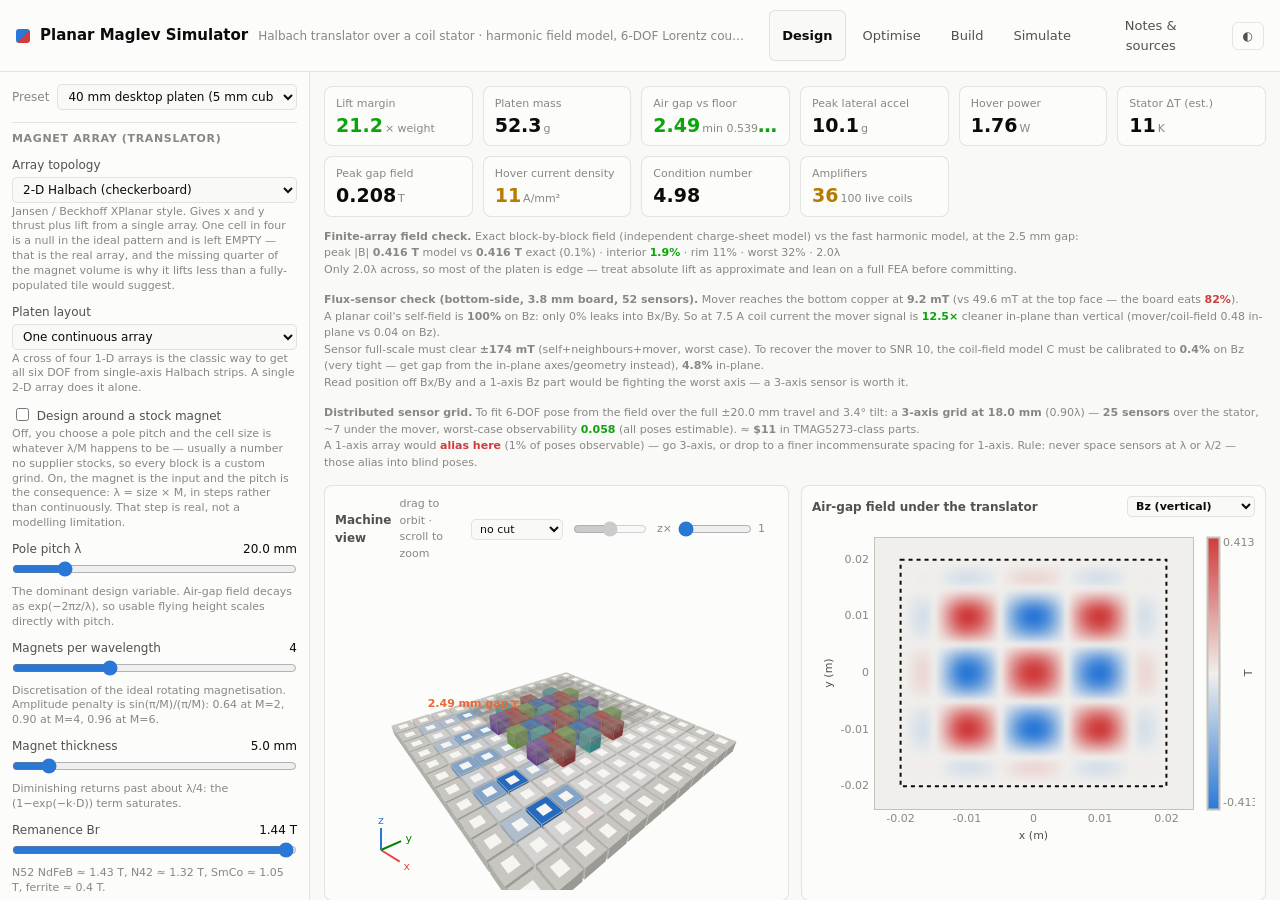
==== index.html @ 43de57e0 "Add distributed sensor-grid recommendation card to the Design tab sensorLayout() picks the coarsest " ====
<!doctype html>
<html lang="en">
<head>
<meta charset="utf-8">
<meta name="viewport" content="width=device-width, initial-scale=1, viewport-fit=cover">
<title>Planar Maglev Motor Simulator</title>
<link rel="stylesheet" href="css/style.css">
</head>
<body>
<header class="topbar">
  <div class="brand">
    <button id="paramsToggle" class="ghost drawer-btn" aria-expanded="false" aria-controls="sidebar"
            title="Show or hide the parameters">&#9776;<span> Parameters</span></button>
    <span class="mark"></span>
    <h1>Planar Maglev Simulator</h1>
    <span class="sub">Halbach translator over a coil stator &middot; harmonic field model, 6-DOF Lorentz coupling</span>
  </div>
  <nav class="tabs" id="tabs">
    <button data-tab="design" class="active">Design</button>
    <button data-tab="optimise">Optimise</button>
    <button data-tab="build">Build</button>
    <button data-tab="simulate">Simulate</button>
    <button data-tab="about">Notes &amp; sources</button>
  </nav>
  <button id="themeToggle" class="ghost" title="Toggle light / dark">◐</button>
</header>

<div class="scrim" id="scrim" hidden></div>

<div class="layout">
  <aside class="sidebar" id="sidebar">
    <div class="preset-row">
      <label>Preset</label>
      <select id="presetSelect"></select>
    </div>
    <div id="params"></div>
    <div class="sidebar-foot">
      <button id="btnReset" class="ghost wide">Reset to preset</button>
      <div class="selftest" id="selfTest"></div>
    </div>
  </aside>

  <main class="content">
    <!-- ============================ DESIGN ============================ -->
    <section class="tabpane active" id="pane-design">
      <div class="tiles" id="tiles"></div>

      <div class="selftest" id="fieldCheck" style="margin:0 0 14px;line-height:1.5"></div>

      <div class="selftest" id="sensorCheck" style="margin:0 0 14px;line-height:1.5"></div>

      <div class="selftest" id="sensorLayout" style="margin:0 0 14px;line-height:1.5"></div>

      <div class="grid2">
        <figure class="card tall">
          <figcaption>Machine view <span class="hint">drag to orbit &middot; scroll to zoom</span>
            <span class="viewctl">
              <select id="secAxis" class="inline" title="Section cut">
                <option value="none">no cut</option>
                <option value="x">cut along x</option>
                <option value="y">cut along y</option>
              </select>
              <input type="range" id="secFrac" min="0" max="1" step="0.02" value="0.5" title="Cut position">
              <label title="Exaggerate the vertical axis so thin layers and the air gap are visible">z&times;
                <input type="range" id="zScale" min="1" max="12" step="0.5" value="1">
                <output id="zScaleOut">1</output>
              </label>
            </span>
          </figcaption>
          <canvas id="designView"></canvas>
        </figure>
        <figure class="card tall">
          <figcaption>Air-gap field under the translator
            <select id="fieldComponent" class="inline">
              <option value="bz">B&#8203;z (vertical)</option>
              <option value="mag">|B| (magnitude)</option>
            </select>
          </figcaption>
          <canvas id="fieldMap"></canvas>
        </figure>
      </div>

      <div class="grid2">
        <figure class="card">
          <figcaption>Lift capability vs air gap <span class="hint">the exp(&minus;kz) wall</span></figcaption>
          <canvas id="gapChart"></canvas>
        </figure>
        <figure class="card">
          <figcaption>Hover power vs air gap</figcaption>
          <canvas id="gapPower"></canvas>
        </figure>
      </div>

      <div class="grid2">
        <figure class="card">
          <figcaption>Capability across the stator
            <select id="mapMetric" class="inline">
              <option value="lift">Lift margin (&times; weight)</option>
              <option value="sigmaMin">&sigma;&#8203;min (worst-direction N/A)</option>
              <option value="power">Hover power (W)</option>
              <option value="cond">Condition number</option>
            </select>
          </figcaption>
          <canvas id="capMap"></canvas>
        </figure>
        <figure class="card">
          <figcaption>Force ripple along x <span class="hint">at constant hover command</span></figcaption>
          <canvas id="rippleChart"></canvas>
        </figure>
      </div>

      <figure class="card">
        <figcaption>Pole-pitch sweep <span class="hint">rebuilds the whole machine at each pitch &middot; coil pitch tracks pole pitch unless locked</span>
          <button id="btnPitchSweep" class="ghost small">Run sweep</button>
          <button id="btnPitchApply" class="ghost small" disabled>Apply best</button>
        </figcaption>
        <canvas id="pitchChart"></canvas>
      </figure>

      <div class="grid2">
        <div class="card" id="stackCard"></div>
        <div class="card" id="gapCard"></div>
      </div>

      <div class="card" id="designTable"></div>
    </section>

    <!-- =========================== OPTIMISE =========================== -->
    <section class="tabpane" id="pane-optimise">
      <div class="card">
        <div class="optbar">
          <label class="inline-field">Maximise / minimise
            <select id="optObjective"></select>
          </label>
          <label class="inline-field">Budget
            <input type="range" id="optBudget" min="100" max="2000" step="50" value="500">
            <output id="optBudgetOut"></output>
          </label>
          <button id="btnOptRun" class="primary">Run search</button>
          <button id="btnOptStop" class="ghost" disabled>Stop</button>
          <span class="flex"></span>
          <span class="status" id="optStatus">idle</span>
        </div>
        <div class="optprogress"><div id="optBar"></div></div>
        <div class="optgrid">
          <div>
            <h4>Search these dimensions</h4>
            <div id="optDims"></div>
          </div>
          <div>
            <h4>Hard constraints</h4>
            <div id="optConstraints"></div>
          </div>
        </div>
      </div>

      <div id="optBest"></div>

      <div class="grid2">
        <figure class="card">
          <figcaption>Design space <span class="hint">click a point to load it</span>
            <select id="optScatterX" class="inline"></select>
            <select id="optScatterY" class="inline"></select>
          </figcaption>
          <canvas id="optScatter"></canvas>
        </figure>
        <figure class="card">
          <figcaption>Objective vs each dimension <span class="hint">feasible designs only</span>
            <select id="optSliceDim" class="inline"></select>
          </figcaption>
          <canvas id="optSlice"></canvas>
        </figure>
      </div>

      <div class="card" id="optTable"></div>
    </section>

    <!-- ============================= BUILD ============================ -->
    <section class="tabpane" id="pane-build">
      <figure class="card tall">
        <figcaption>Exploded assembly <span class="hint">drag to orbit &middot; scroll to zoom</span>
          <span class="viewctl">
            <label title="Separate the parts along the assembly axis. A viewing transform only — thicknesses and the air gap stay at true scale.">explode
              <input type="range" id="explodeAmt" min="0" max="2" step="0.05" value="1">
              <output id="explodeOut">1.0</output>
            </label>
            <label title="Exaggerate the vertical axis so thin layers are visible">z&times;
              <input type="range" id="zScaleExp" min="1" max="12" step="0.5" value="1">
              <output id="zScaleExpOut">1</output>
            </label>
          </span>
        </figcaption>
        <canvas id="explodedView"></canvas>
      </figure>

      <div class="card" id="bomCard"></div>

      <div class="card" id="pcbExportCard"></div>

      <div class="grid2">
        <div class="card" id="magnetOrderCard"></div>
        <div class="card" id="notModelledCard"></div>
      </div>
    </section>

    <!-- =========================== SIMULATE =========================== -->
    <section class="tabpane" id="pane-simulate">
      <div class="simbar">
        <button id="btnPlay" class="primary">Pause</button>
        <button id="btnResetSim" class="ghost">Reset</button>
        <button id="btnKick" class="ghost">Kick it</button>
        <label class="inline-field">Trajectory
          <select id="trajSelect"></select>
        </label>
        <label class="inline-field">Speed
          <input type="range" id="trajSpeed" min="0.1" max="12" step="0.1" value="2">
          <output id="trajSpeedOut"></output>
        </label>
        <label class="inline-field">Amplitude
          <input type="range" id="trajAmp" min="1" max="80" step="1" value="25">
          <output id="trajAmpOut"></output>
        </label>
        <label class="inline-field">Noise
          <input type="range" id="noiseSlider" min="0" max="0.2" step="0.005" value="0">
          <output id="noiseOut"></output>
        </label>
        <span class="flex"></span>
        <span class="status" id="simStatus"></span>
        <button id="btnUseMeasured" class="ghost" title="Feed the measured 3-sigma tracking error into the air-gap tolerance budget">Use measured error</button>
      </div>

      <div class="grid-sim">
        <figure class="card view">
          <figcaption>Live view
            <span class="viewctl">
              <select id="secAxisSim" class="inline">
                <option value="none">no cut</option>
                <option value="x">cut along x</option>
                <option value="y">cut along y</option>
              </select>
              <label>z&times;
                <input type="range" id="zScaleSim" min="1" max="12" step="0.5" value="1">
                <output id="zScaleSimOut">1</output>
              </label>
            </span>
          </figcaption>
          <canvas id="simView"></canvas>
        </figure>
        <div class="sim-side">
          <div class="tiles compact" id="simTiles"></div>
          <figure class="card short">
            <figcaption>Coil currents</figcaption>
            <canvas id="currentStrip"></canvas>
          </figure>
        </div>
      </div>

      <div class="grid2">
        <figure class="card">
          <figcaption>Position error</figcaption>
          <canvas id="scopePos"></canvas>
        </figure>
        <figure class="card">
          <figcaption>Attitude error</figcaption>
          <canvas id="scopeAtt"></canvas>
        </figure>
      </div>
      <div class="grid2">
        <figure class="card">
          <figcaption>Peak coil current</figcaption>
          <canvas id="scopeCur"></canvas>
        </figure>
        <figure class="card">
          <figcaption>Copper loss</figcaption>
          <canvas id="scopePow"></canvas>
        </figure>
      </div>
    </section>

    <!-- ============================ ABOUT ============================= -->
    <section class="tabpane" id="pane-about">
      <div class="card prose" id="aboutBody"></div>
    </section>
  </main>
</div>

<script type="module" src="src/app.js"></script>
</body>
</html>
---- css/style.css ----
:root {
  color-scheme: light;
  --surface-1: #fcfcfb;
  --plane: #f9f9f7;
  --ink: #0b0b0b;
  --ink-2: #52514e;
  --muted: #898781;
  --grid: #e1e0d9;
  --axis: #c3c2b7;
  --border: rgba(11, 11, 11, 0.10);
  --accent: #2a78d6;
  --good: #0ca30c;
  --warn: #fab219;
  --crit: #d03b3b;
  --radius: 8px;
  --sidebar-w: 310px;
}
:root[data-theme="dark"], :root:not([data-theme="light"]) {
  /* placeholder, real dark values applied below */
}
@media (prefers-color-scheme: dark) {
  :root:not([data-theme="light"]) {
    color-scheme: dark;
    --surface-1: #1a1a19;
    --plane: #0d0d0d;
    --ink: #ffffff;
    --ink-2: #c3c2b7;
    --muted: #898781;
    --grid: #2c2c2a;
    --axis: #383835;
    --border: rgba(255, 255, 255, 0.10);
    --accent: #3987e5;
  }
}
:root[data-theme="dark"] {
  color-scheme: dark;
  --surface-1: #1a1a19;
  --plane: #0d0d0d;
  --ink: #ffffff;
  --ink-2: #c3c2b7;
  --muted: #898781;
  --grid: #2c2c2a;
  --axis: #383835;
  --border: rgba(255, 255, 255, 0.10);
  --accent: #3987e5;
}

* { box-sizing: border-box; }
html, body { height: 100%; }
body {
  margin: 0;
  background: var(--plane);
  color: var(--ink);
  font: 14px/1.5 system-ui, -apple-system, "Segoe UI", sans-serif;
  display: flex;
  flex-direction: column;
  overflow: hidden;
}

/* ---------- top bar ---------- */
.topbar {
  display: flex; align-items: center; gap: 18px;
  padding: 10px 16px;
  background: var(--surface-1);
  border-bottom: 1px solid var(--border);
  flex: 0 0 auto;
}
.brand { display: flex; align-items: baseline; gap: 10px; min-width: 0; }
.brand .mark {
  width: 14px; height: 14px; border-radius: 3px;
  background: linear-gradient(135deg, #2a78d6 0%, #2a78d6 50%, #d03b3b 50%, #d03b3b 100%);
  align-self: center; flex: 0 0 auto;
}
.brand h1 { font-size: 15px; margin: 0; font-weight: 650; white-space: nowrap; }
.brand .sub { color: var(--muted); font-size: 12px; white-space: nowrap; overflow: hidden; text-overflow: ellipsis; }
.tabs { display: flex; gap: 4px; margin-left: auto; }
.tabs button {
  background: none; border: 1px solid transparent; color: var(--ink-2);
  padding: 5px 12px; border-radius: 6px; cursor: pointer; font: inherit; font-size: 13px;
}
.tabs button:hover { background: var(--plane); }
.tabs button.active { background: var(--plane); border-color: var(--border); color: var(--ink); font-weight: 600; }

button.ghost {
  background: none; border: 1px solid var(--border); color: var(--ink-2);
  padding: 4px 10px; border-radius: 6px; cursor: pointer; font: inherit; font-size: 12px;
}
button.ghost:hover { background: var(--plane); color: var(--ink); }
button.ghost.wide { width: 100%; }
button.ghost.small { padding: 2px 8px; font-size: 11px; margin-left: auto; }
button.primary {
  background: var(--accent); border: 1px solid var(--accent); color: #fff;
  padding: 5px 14px; border-radius: 6px; cursor: pointer; font: inherit; font-size: 13px; font-weight: 600;
}

/* ---------- layout ---------- */
.layout { display: flex; flex: 1 1 auto; min-height: 0; }
.sidebar {
  width: var(--sidebar-w); flex: 0 0 var(--sidebar-w);
  background: var(--surface-1); border-right: 1px solid var(--border);
  overflow-y: auto; padding: 12px;
}
.content { flex: 1 1 auto; overflow-y: auto; padding: 14px; min-width: 0; }
.tabpane { display: none; }
.tabpane.active { display: block; }

/* ---------- params ---------- */
.preset-row { display: flex; align-items: center; gap: 8px; margin-bottom: 12px; }
.preset-row label { font-size: 12px; color: var(--muted); }
.preset-row select { flex: 1; }
select, input[type="number"] {
  background: var(--plane); color: var(--ink);
  border: 1px solid var(--border); border-radius: 5px;
  padding: 4px 6px; font: inherit; font-size: 12px; min-width: 0;
}
select.inline { font-size: 11px; padding: 2px 4px; margin-left: auto; }

.group { border-top: 1px solid var(--border); padding-top: 8px; margin-top: 10px; }
.group > h3 {
  font-size: 11px; text-transform: uppercase; letter-spacing: 0.06em;
  color: var(--muted); margin: 0 0 8px; font-weight: 650;
}
.field { margin-bottom: 9px; }
.field .row { display: flex; align-items: center; gap: 6px; }
.field label { font-size: 12px; color: var(--ink-2); flex: 1; }
.field .val {
  font-variant-numeric: tabular-nums; font-size: 12px; color: var(--ink);
  min-width: 62px; text-align: right;
}
.field input[type="range"] { width: 100%; margin: 3px 0 0; accent-color: var(--accent); }
.field select { width: 100%; margin-top: 3px; }
.field .help { font-size: 11px; color: var(--muted); margin-top: 2px; line-height: 1.35; }
.field.disabled { opacity: 0.4; pointer-events: none; }
/* A DERIVED field still has to be readable -- the pole pitch your magnets
   produced is a number you want, it is just not one you may drag. */
.field.derived input[type="range"] { pointer-events: none; opacity: 0.45; }
.field.derived .val::after { content: ' (derived)'; color: var(--muted); font-size: 10px; }
.field .row label input[type="checkbox"] { accent-color: var(--accent); margin-right: 4px; vertical-align: -1px; }

.sidebar-foot { margin-top: 16px; border-top: 1px solid var(--border); padding-top: 10px; }
.selftest { font-size: 11px; color: var(--muted); margin-top: 8px; line-height: 1.4; }
.selftest .ok { color: var(--good); font-weight: 600; }
.selftest .bad { color: var(--crit); font-weight: 600; }

/* ---------- cards & charts ---------- */
.card {
  background: var(--surface-1); border: 1px solid var(--border);
  border-radius: var(--radius); margin: 0 0 12px; padding: 10px;
  min-width: 0;
}
figure.card { display: flex; flex-direction: column; }
figcaption {
  font-size: 12px; font-weight: 600; color: var(--ink-2);
  margin-bottom: 8px; display: flex; align-items: center; gap: 8px;
}
figcaption .hint { font-weight: 400; color: var(--muted); font-size: 11px; }
.card canvas { width: 100%; height: 230px; display: block; }
.card.tall canvas { height: 320px; }
.card.short canvas { height: 110px; }
.card.view canvas { height: 420px; cursor: grab; }
.card.view canvas:active { cursor: grabbing; }

.grid2 { display: grid; grid-template-columns: 1fr 1fr; gap: 12px; }
.grid-sim { display: grid; grid-template-columns: 1.55fr 1fr; gap: 12px; }
.sim-side { display: flex; flex-direction: column; min-width: 0; }
@media (max-width: 1100px) {
  .grid2, .grid-sim { grid-template-columns: 1fr; }
}

/* The 3-D views are dragged, not scrolled. Without this the browser claims the
   gesture for panning and the camera never moves on a touchscreen. */
.card.view canvas, #designView, #explodedView, #simView { touch-action: none; }

/* ---------- stat tiles ---------- */
.tiles { display: grid; grid-template-columns: repeat(auto-fit, minmax(132px, 1fr)); gap: 10px; margin-bottom: 12px; }
.tiles.compact { grid-template-columns: repeat(auto-fit, minmax(104px, 1fr)); gap: 8px; margin-bottom: 8px; }
.tile {
  background: var(--surface-1); border: 1px solid var(--border);
  border-radius: var(--radius); padding: 9px 11px;
}
.tile .k { font-size: 11px; color: var(--muted); white-space: nowrap; overflow: hidden; text-overflow: ellipsis; }
.tile .v {
  font-size: 19px; font-weight: 600; margin-top: 2px; line-height: 1.15;
  /* These tiles update every frame while the sim runs, so anything that lets a
     value change the tile's HEIGHT moves the whole page under the reader. The
     unit is a span inside .v, so "0.533/ 7.5 A" wrapped its trailing A onto a
     second line whenever the value gained a digit -- taller tile, taller row,
     taller column, and in portrait (where the tiles sit under the live view) the
     entire layout below it jumped. nowrap pins it to exactly one line at every
     breakpoint, which a fixed height could not do without hardcoding a number
     per font size. Tabular figures stop the horizontal twitch for the same
     reason: every digit is then the same width, so the number does not resize
     as it counts. */
  white-space: nowrap; overflow: hidden; text-overflow: ellipsis;
  font-variant-numeric: tabular-nums;
}
.tiles.compact .tile .v { font-size: 16px; }
.tile .u { font-size: 11px; color: var(--muted); font-weight: 400; margin-left: 2px; }
.tile.good .v { color: var(--good); }
.tile.warn .v { color: #b47c00; }
:root[data-theme="dark"] .tile.warn .v { color: var(--warn); }
.tile.crit .v { color: var(--crit); }

/* ---------- sim bar ---------- */
.simbar {
  display: flex; align-items: center; gap: 12px; flex-wrap: wrap;
  background: var(--surface-1); border: 1px solid var(--border);
  border-radius: var(--radius); padding: 8px 10px; margin-bottom: 12px;
}
.inline-field { display: flex; align-items: center; gap: 6px; font-size: 12px; color: var(--ink-2); }
.inline-field input[type="range"] { width: 96px; accent-color: var(--accent); }
.inline-field output { font-variant-numeric: tabular-nums; min-width: 44px; font-size: 12px; }
.flex { flex: 1; }
.status { font-size: 12px; color: var(--muted); font-variant-numeric: tabular-nums; }
.status.crit { color: var(--crit); font-weight: 600; }

/* ---------- tables & prose ---------- */
table { border-collapse: collapse; width: 100%; font-size: 12px; }
th, td { text-align: right; padding: 4px 8px; border-bottom: 1px solid var(--grid); font-variant-numeric: tabular-nums; }
th:first-child, td:first-child { text-align: left; font-variant-numeric: normal; }
th { color: var(--muted); font-weight: 600; font-size: 11px; text-transform: uppercase; letter-spacing: 0.04em; }
.table-wrap { overflow-x: auto; }

.prose { max-width: 74ch; line-height: 1.6; }
.prose h2 { font-size: 15px; margin: 20px 0 6px; }
.prose h2:first-child { margin-top: 0; }
.prose p, .prose li { color: var(--ink-2); font-size: 13px; }
.prose a { color: var(--accent); }
.prose code { background: var(--plane); padding: 1px 4px; border-radius: 3px; font-size: 12px; }
.prose ul { padding-left: 20px; }

/* ---------- optimiser ---------- */
.optbar { display: flex; align-items: center; gap: 14px; flex-wrap: wrap; margin-bottom: 10px; }
.optprogress { height: 4px; background: var(--grid); border-radius: 2px; overflow: hidden; margin-bottom: 12px; }
.optprogress > div { height: 100%; width: 0; background: var(--accent); transition: width .12s linear; }
.optgrid { display: grid; grid-template-columns: 1fr 1fr; gap: 20px; }
@media (max-width: 900px) { .optgrid { grid-template-columns: 1fr; } }
.optgrid h4 {
  font-size: 11px; text-transform: uppercase; letter-spacing: .06em;
  color: var(--muted); margin: 0 0 8px; font-weight: 650;
}
.dimrow, .conrow {
  display: flex; align-items: center; gap: 8px; font-size: 12px;
  padding: 3px 0; color: var(--ink-2);
}
.dimrow label { flex: 1; cursor: pointer; }
.dimrow input[type="checkbox"] { accent-color: var(--accent); }
.dimrow .rangeedit {
  display: flex; align-items: center; gap: 4px; flex: 0 0 auto;
  font-size: 11px; color: var(--muted);
}
.dimrow .rangeedit input[type="number"] {
  width: 62px; text-align: right; padding: 2px 4px; font-size: 11px;
  font-variant-numeric: tabular-nums;
}
.dimrow .rangeedit select { padding: 2px 4px; font-size: 11px; }
.dimrow .dash { color: var(--muted); }
.dimrow .unit { min-width: 26px; color: var(--muted); }
.dimrow .pinned {
  font-size: 10px; text-transform: uppercase; letter-spacing: .04em;
  color: var(--muted); border: 1px solid var(--border);
  border-radius: 3px; padding: 1px 4px;
}
.dimnote {
  font-size: 11px; color: var(--muted); line-height: 1.5;
  margin-top: 8px; padding-top: 8px; border-top: 1px solid var(--border);
}
.dimnote b { color: var(--ink-2); }
.dimrow.off { opacity: .45; }
.conrow label { flex: 1; }
.conrow input[type="number"] { width: 78px; text-align: right; }

.bestcard {
  background: var(--surface-1); border: 1px solid var(--border);
  border-left: 3px solid var(--good); border-radius: var(--radius);
  padding: 12px 14px; margin-bottom: 12px;
}
.bestcard h3 { margin: 0 0 8px; font-size: 13px; }
.bestcard .metrics { display: flex; flex-wrap: wrap; gap: 6px 20px; margin-bottom: 10px; }
.bestcard .metrics span { font-size: 12px; color: var(--ink-2); font-variant-numeric: tabular-nums; }
.bestcard .metrics b { color: var(--ink); font-weight: 600; }
.bestcard .params { font-size: 12px; color: var(--muted); margin-bottom: 10px; line-height: 1.7; }
.bestcard .params code {
  background: var(--plane); padding: 1px 5px; border-radius: 3px;
  color: var(--ink-2); margin-right: 4px;
}
.warnbox {
  background: color-mix(in srgb, var(--warn) 10%, transparent);
  border: 1px solid color-mix(in srgb, var(--warn) 40%, transparent);
  border-radius: 6px; padding: 8px 10px; font-size: 12px; margin-bottom: 10px;
  color: var(--ink-2); line-height: 1.5;
}
tr.applyrow { cursor: pointer; }
tr.applyrow:hover { background: var(--plane); }
tr.infeasible td { color: var(--muted); }

/* ---------- 3-D view controls ---------- */
.viewctl { display: flex; align-items: center; gap: 8px; margin-left: auto; font-weight: 400; }
.viewctl label { display: flex; align-items: center; gap: 4px; font-size: 11px; color: var(--muted); }
.viewctl input[type="range"] { width: 74px; accent-color: var(--accent); }
.viewctl output { font-variant-numeric: tabular-nums; font-size: 11px; min-width: 20px; }
.viewctl select { margin-left: 0; }

/* ---------- narrow screens ---------------------------------------------
   A phone cannot afford a permanent 310 px column of sliders next to a chart:
   at 390 px wide that left the content pane 80 px across and pushed every
   figure caption off the right edge. Below 820 px the sidebar becomes a drawer
   over the content, the app scrolls as one document instead of as three nested
   scroll regions, and controls grow to thumb size.

   The drawer button and the scrim exist in the DOM at every width; they are
   simply not shown on a wide screen, so there is no separate mobile markup to
   keep in sync. */
.drawer-btn, .scrim { display: none; }

/* NOTE: this condition is duplicated in app.js (the drawer's matchMedia), because
   a stylesheet cannot export it. Change both together. A short viewport counts as
   narrow: a phone held sideways has ~390 px of height, and the desktop shell
   spends most of that on chrome before the first chart appears. */
@media (max-width: 820px), (max-height: 500px) {
  /* One document, one scrollbar. The desktop shell is a fixed-height flexbox
     with its own inner scrollers, which on a phone fights the address bar and
     breaks momentum scrolling. */
  html, body { height: auto; }
  body { overflow: visible; -webkit-text-size-adjust: 100%; }
  .layout { display: block; }

  .topbar {
    position: sticky; top: 0; z-index: 30;
    flex-wrap: wrap; gap: 8px 10px; padding: 8px 12px;
    padding-top: max(8px, env(safe-area-inset-top));
  }
  .brand { flex: 1 1 auto; gap: 8px; align-items: center; }
  .brand h1 { font-size: 14px; }
  .brand .sub { display: none; }      /* the strapline is the first thing a phone can spare */

  .drawer-btn {
    display: inline-flex; align-items: center; gap: 6px;
    min-height: 34px; padding: 4px 10px; font-size: 13px; flex: 0 0 auto;
  }

  /* Tabs move to their own full-width row and scroll sideways rather than
     wrapping into a three-line stack that shoves the content down the page. */
  .tabs {
    order: 3; flex: 1 0 100%; margin-left: 0;
    overflow-x: auto; scrollbar-width: none;
    -webkit-overflow-scrolling: touch; scroll-snap-type: x proximity;
  }
  .tabs::-webkit-scrollbar { display: none; }
  .tabs button { white-space: nowrap; scroll-snap-align: start; min-height: 34px; }

  /* The sidebar becomes an off-canvas drawer. It keeps its own scroll because
     it is taller than the viewport on every preset. */
  .sidebar {
    position: fixed; top: 0; left: 0; bottom: 0; z-index: 50;
    width: min(86vw, 340px); flex-basis: auto;
    border-right: 1px solid var(--border);
    box-shadow: 0 0 40px rgba(0, 0, 0, .35);
    transform: translateX(-100%);
    transition: transform .22s ease;
    overscroll-behavior: contain;
    padding-top: max(12px, env(safe-area-inset-top));
    padding-bottom: max(12px, env(safe-area-inset-bottom));
  }
  .sidebar.open { transform: none; }
  .scrim {
    display: block; position: fixed; inset: 0; z-index: 40;
    background: rgba(0, 0, 0, .45);
  }
  .scrim[hidden] { display: none; }

  .content { padding: 10px; overflow: visible; }

  /* Figure captions carry their own control clusters; on a phone those get a
     line of their own instead of running off the right edge. */
  figcaption { flex-wrap: wrap; }
  .viewctl { margin-left: 0; flex: 1 0 100%; flex-wrap: wrap; gap: 6px 10px; }
  .viewctl input[type="range"] { width: 100%; flex: 1 1 90px; }

  /* Charts get shorter so more than one fits on a screen; the 3-D views stay
     tall enough to actually read the machine. */
  .card { padding: 9px; }
  .card canvas { height: 190px; }
  .card.tall canvas { height: 260px; }
  .card.short canvas { height: 96px; }
  .card.view canvas { height: 300px; }

  .tiles { grid-template-columns: repeat(auto-fit, minmax(108px, 1fr)); gap: 8px; }
  .tiles.compact { grid-template-columns: repeat(auto-fit, minmax(96px, 1fr)); }
  .tile .v { font-size: 17px; }

  /* Thumb-sized targets, and 16 px text in form controls so iOS Safari stops
     zooming the whole page in when one takes focus. */
  select, input[type="number"] { font-size: 16px; padding: 7px 8px; min-height: 36px; }
  .field select, .preset-row select { min-height: 38px; }
  .field input[type="range"], .inline-field input[type="range"] { height: 26px; }
  button.ghost, button.primary, .tabs button { min-height: 34px; }
  button.ghost.small { min-height: 28px; }
  .simbar, .optbar { gap: 8px 12px; }
  .inline-field { flex: 1 1 150px; }
  .inline-field input[type="range"] { width: auto; flex: 1 1 70px; }

  /* Number entry in the optimiser is the densest row in the app. */
  .dimrow, .conrow { flex-wrap: wrap; }
  .dimrow label, .conrow label { flex: 1 0 100%; }
  .dimrow .rangeedit input[type="number"] { width: 76px; font-size: 16px; }
  .conrow input[type="number"] { width: 96px; }

  .prose { max-width: none; }
}

/* Between phone and desktop the sidebar is real but need not be this wide. */
@media (min-width: 821px) and (max-width: 1100px) and (min-height: 501px) {
  :root { --sidebar-w: 260px; }
}

@media (prefers-reduced-motion: reduce) {
  .sidebar { transition: none; }
}
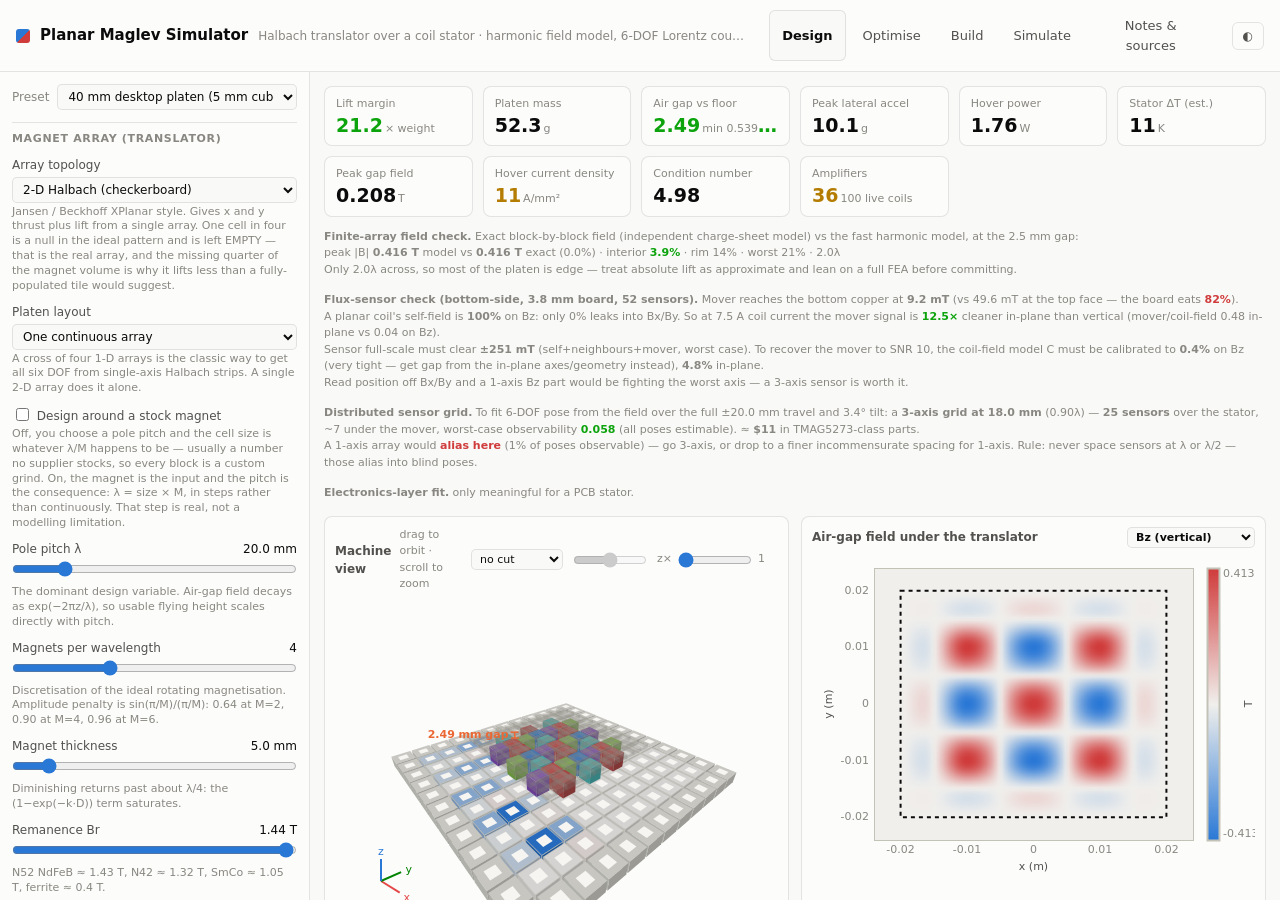
==== commit 2b1e41a5: "Answer whether the electronics layer can host the electronics backsideFit (kicad.js): the single-boa" ====
--- a/index.html
+++ b/index.html
@@ -50,6 +50,8 @@
       <div class="selftest" id="sensorCheck" style="margin:0 0 14px;line-height:1.5"></div>
 
       <div class="selftest" id="sensorLayout" style="margin:0 0 14px;line-height:1.5"></div>
+
+      <div class="selftest" id="fitCheck" style="margin:0 0 14px;line-height:1.5"></div>
 
       <div class="grid2">
         <figure class="card tall">
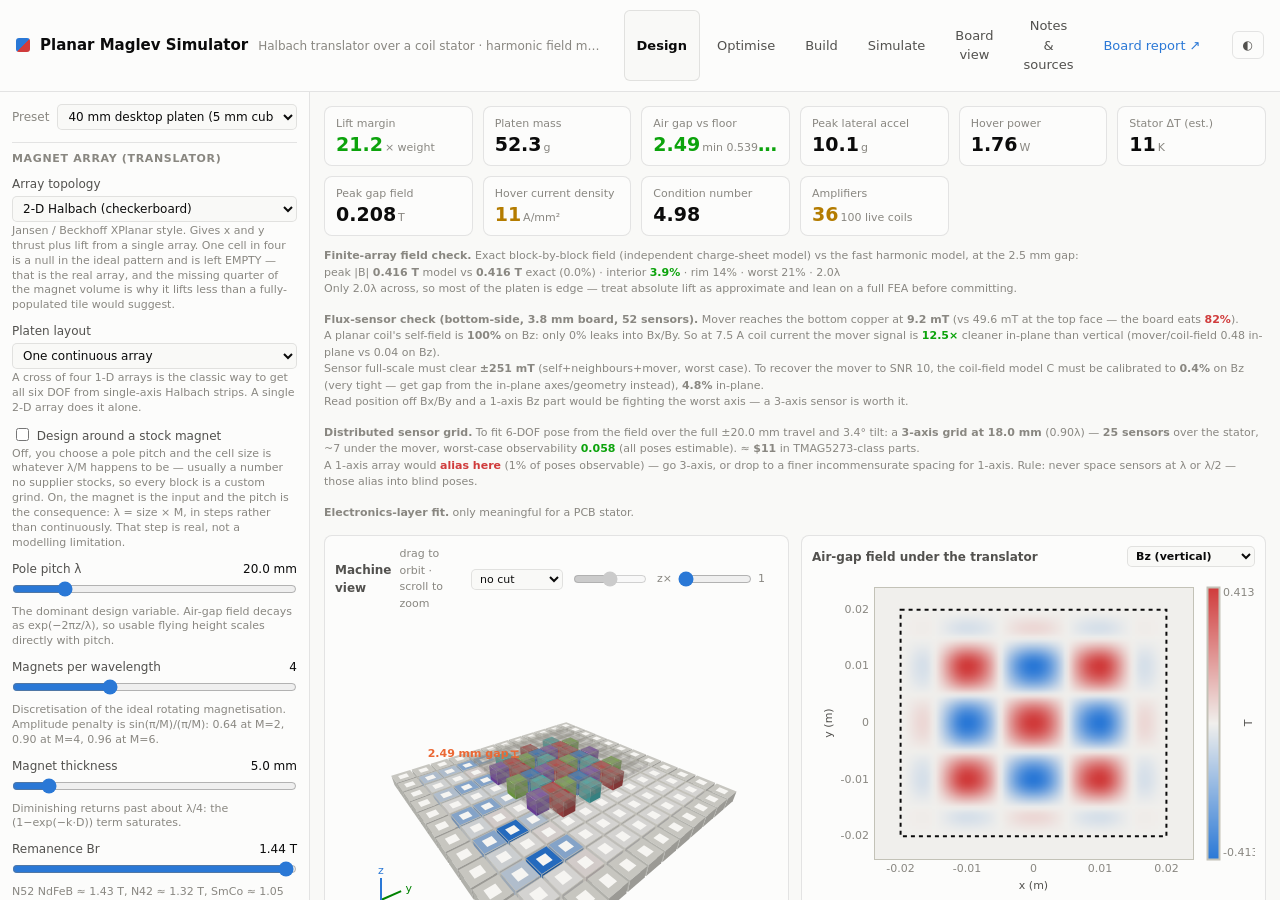
==== commit ab1ac563: "Board view tab: the amzhex 1/4" board as boardvis documents it, and the site goes to GitHub Pages ro" ====
--- a/index.html
+++ b/index.html
@@ -20,7 +20,12 @@
     <button data-tab="optimise">Optimise</button>
     <button data-tab="build">Build</button>
     <button data-tab="simulate">Simulate</button>
+    <button data-tab="board" title="The amzhex 1/4&quot; board as boardvis documents it for assembly: parts, pin-1 callouts, and the interview still owed">Board view</button>
     <button data-tab="about">Notes &amp; sources</button>
+    <!-- Not a tab: the routed-board documentation is a separate served page, and
+         #tabs' handler keys on button[data-tab], so an anchor here is inert to it. -->
+    <a class="tablink" href="route/report/"
+       title="amzhex: renders of the routed 12x14 coil board, the stamp's connectivity verdict, and the fab rules it is checked against">Board report &#8599;</a>
   </nav>
   <button id="themeToggle" class="ghost" title="Toggle light / dark">◐</button>
 </header>
@@ -199,6 +204,8 @@
 
       <div class="card" id="pcbExportCard"></div>
 
+      <div class="card" id="platenCadCard"></div>
+
       <div class="grid2">
         <div class="card" id="magnetOrderCard"></div>
         <div class="card" id="notModelledCard"></div>
@@ -280,6 +287,29 @@
     </section>
 
     <!-- ============================ ABOUT ============================= -->
+    <!-- ============================ BOARD VIEW ========================== -->
+    <!-- Static pages rendered by route/boardvis.sh (boardvis on the IPC-2581
+         export of the routed board), so the tab works from GitHub Pages where
+         nothing runs. The live, interactive boardvis is offered only when this
+         page is itself served from the machine that runs it. -->
+    <section class="tabpane" id="pane-board">
+      <figure class="card">
+        <figcaption>Assembly view <span class="hint" id="bvHint"></span>
+          <span class="viewctl">
+            <label>side
+              <select id="bvSide"><option value="bottom">bottom (parts)</option><option value="top">top (coils)</option></select>
+            </label>
+            <label>callouts
+              <select id="bvCallouts"><option value="grouped">pin 1, grouped</option><option value="none">none</option></select>
+            </label>
+            <a id="bvOpen" href="route/boardvis/bottom_grouped.svg" target="_blank" rel="noopener" title="The page on its own, at full size">open SVG &#8599;</a>
+          </span>
+        </figcaption>
+        <div class="bv-page"><img id="bvPage" alt="boardvis render of the board"></div>
+      </figure>
+      <div class="card" id="bvChecks"></div>
+    </section>
+
     <section class="tabpane" id="pane-about">
       <div class="card prose" id="aboutBody"></div>
     </section>
--- a/css/style.css
+++ b/css/style.css
@@ -80,6 +80,14 @@
 }
 .tabs button:hover { background: var(--plane); }
 .tabs button.active { background: var(--plane); border-color: var(--border); color: var(--ink); font-weight: 600; }
+/* Leaves the app rather than switching panes, so it is coloured like a link and
+   not like the tab it sits beside. */
+.tabs .tablink {
+  display: inline-flex; align-items: center; border: 1px solid transparent;
+  padding: 5px 12px; border-radius: 6px; font-size: 13px; color: var(--accent);
+  text-decoration: none; white-space: nowrap;
+}
+.tabs .tablink:hover { background: var(--plane); border-color: var(--border); }
 
 button.ghost {
   background: none; border: 1px solid var(--border); color: var(--ink-2);
@@ -300,6 +308,20 @@
 .viewctl input[type="range"] { width: 74px; accent-color: var(--accent); }
 .viewctl output { font-variant-numeric: tabular-nums; font-size: 11px; min-width: 20px; }
 .viewctl select { margin-left: 0; }
+.viewctl a { font-size: 11px; color: var(--accent); text-decoration: none; }
+
+/* Board view: the boardvis page is dark-on-dark copper art, so it gets its own
+   plate in both themes rather than the card's paper. */
+.bv-page { background: #121a16; border-radius: 6px; padding: 6px; }
+.bv-page img { display: block; width: 100%; height: auto; }
+.bv-table { width: 100%; border-collapse: collapse; font-size: 12px; }
+.bv-table th, .bv-table td { text-align: left; padding: 4px 6px; border-bottom: 1px solid var(--border); vertical-align: top; }
+.bv-table th { color: var(--muted); font-weight: 600; }
+.bv-table td.n { text-align: right; font-variant-numeric: tabular-nums; }
+.bv-lvl { display: inline-block; min-width: 3.2em; font-size: 10px; font-weight: 700; text-transform: uppercase; }
+.bv-lvl.error { color: var(--crit); }
+.bv-lvl.warn { color: var(--warn); }
+.bv-lvl.info { color: var(--muted); }
 
 /* ---------- narrow screens ---------------------------------------------
    A phone cannot afford a permanent 310 px column of sliders next to a chart:
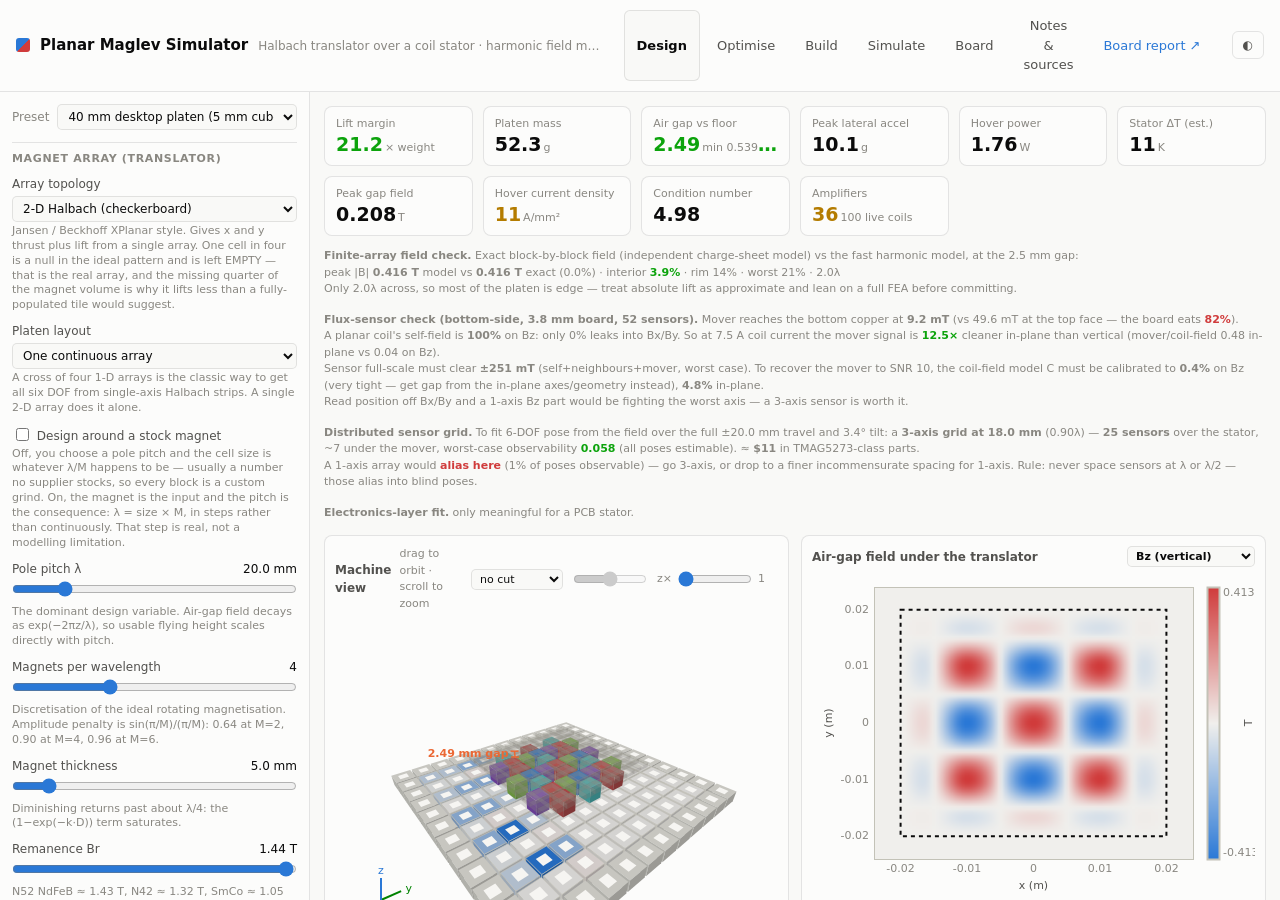
==== commit 4d6e7301: "Board tab frames pcbview: copper layer by layer, 3D and the part pane of amzhex-full route/pcbview.t" ====
--- a/index.html
+++ b/index.html
@@ -20,12 +20,12 @@
     <button data-tab="optimise">Optimise</button>
     <button data-tab="build">Build</button>
     <button data-tab="simulate">Simulate</button>
-    <button data-tab="board" title="The amzhex 1/4&quot; board as boardvis documents it for assembly: parts, pin-1 callouts, and the interview still owed">Board view</button>
+    <button data-tab="board" title="The amzhex 1/4&quot; board: copper layer by layer, 3D and the part pane (pcbview), and the assembly drawings (boardvis)">Board</button>
     <button data-tab="about">Notes &amp; sources</button>
     <!-- Not a tab: the routed-board documentation is a separate served page, and
          #tabs' handler keys on button[data-tab], so an anchor here is inert to it. -->
     <a class="tablink" href="route/report/"
-       title="amzhex: renders of the routed 12x14 coil board, the stamp's connectivity verdict, and the fab rules it is checked against">Board report &#8599;</a>
+       title="amzhex: the whole 12x14 coil board routed end to end, every gate measured on the board file">Board report &#8599;</a>
   </nav>
   <button id="themeToggle" class="ghost" title="Toggle light / dark">◐</button>
 </header>
@@ -287,12 +287,22 @@
     </section>
 
     <!-- ============================ ABOUT ============================= -->
-    <!-- ============================ BOARD VIEW ========================== -->
-    <!-- Static pages rendered by route/boardvis.sh (boardvis on the IPC-2581
-         export of the routed board), so the tab works from GitHub Pages where
-         nothing runs. The live, interactive boardvis is offered only when this
-         page is itself served from the machine that runs it. -->
+    <!-- ============================== BOARD ============================= -->
+    <!-- pcbview (~/Software/pcbview) builds route/pcbview/ from the routed board:
+         copper layer by layer, the 3D model and the part pane, as a static site
+         that is framed here untouched, so GitHub Pages serves it with nothing
+         running. The iframe's src is set on first visit (renderBoardView) so the
+         66 MB of layer plots are not fetched by people who never open the tab.
+         Below it, boardvis's assembly view (route/boardvis/, by route/boardvis.sh). -->
     <section class="tabpane" id="pane-board">
+      <figure class="card pv-card">
+        <figcaption>Board <span class="hint">amzhex-full.kicad_pcb &middot; copper, 3D and parts, by pcbview</span>
+          <span class="viewctl">
+            <a href="route/pcbview/#copper" target="_blank" rel="noopener" title="The viewer on its own page">open full page &#8599;</a>
+          </span>
+        </figcaption>
+        <iframe id="pvFrame" class="pv-frame" title="pcbview: the routed amzhex board" loading="lazy"></iframe>
+      </figure>
       <figure class="card">
         <figcaption>Assembly view <span class="hint" id="bvHint"></span>
           <span class="viewctl">
--- a/css/style.css
+++ b/css/style.css
@@ -310,6 +310,8 @@
 .viewctl select { margin-left: 0; }
 .viewctl a { font-size: 11px; color: var(--accent); text-decoration: none; }
 
+.pv-frame { display: block; width: 100%; height: calc(100vh - 150px); min-height: 480px; border: 0; border-radius: 6px; background: var(--plane); }
+
 /* Board view: the boardvis page is dark-on-dark copper art, so it gets its own
    plate in both themes rather than the card's paper. */
 .bv-page { background: #121a16; border-radius: 6px; padding: 6px; }
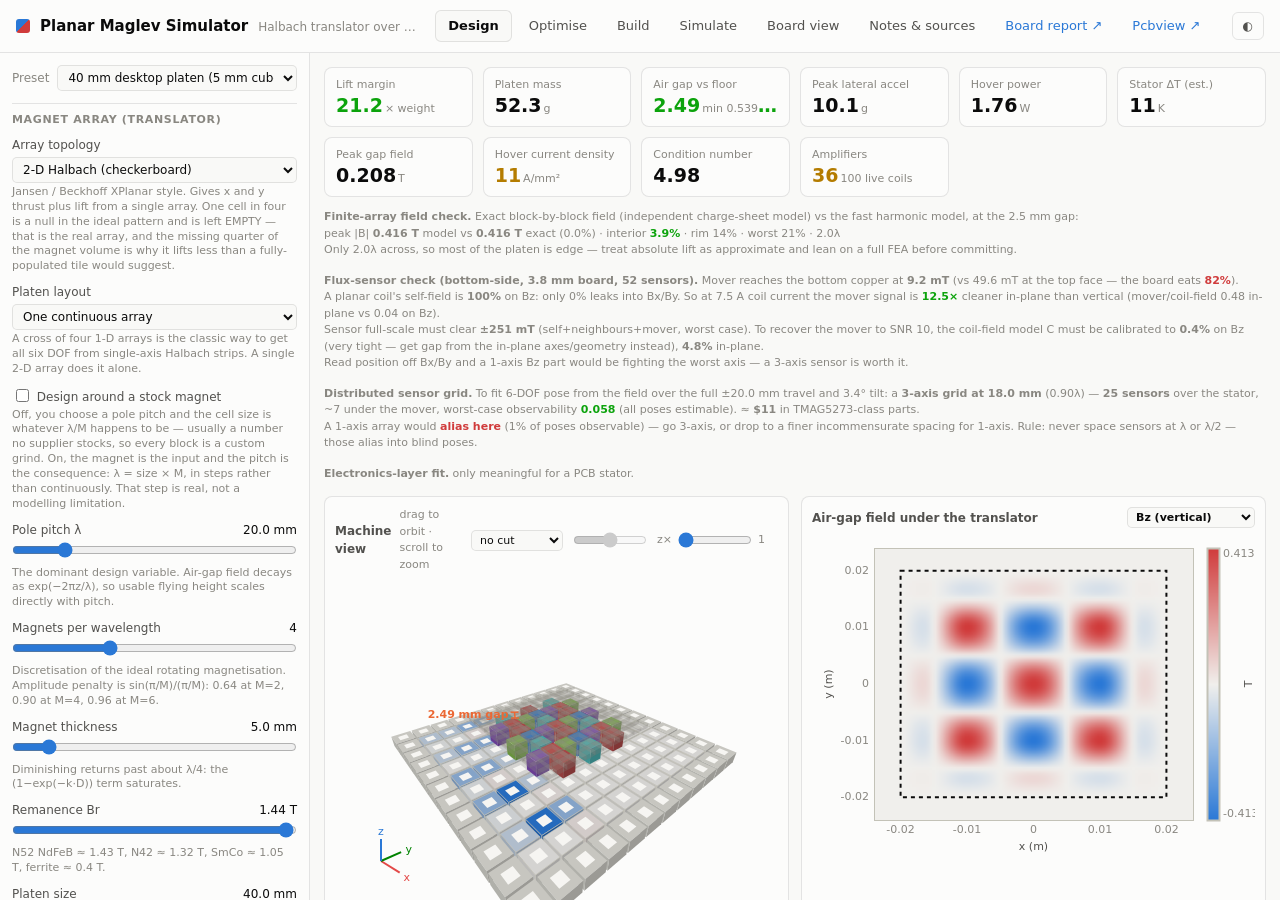
==== commit 20fc91c7: "Board view tab back as it was; pcbview is a link-out beside Board report Co-Authored-By: Claude Fabl" ====
--- a/index.html
+++ b/index.html
@@ -20,12 +20,14 @@
     <button data-tab="optimise">Optimise</button>
     <button data-tab="build">Build</button>
     <button data-tab="simulate">Simulate</button>
-    <button data-tab="board" title="The amzhex 1/4&quot; board: copper layer by layer, 3D and the part pane (pcbview), and the assembly drawings (boardvis)">Board</button>
+    <button data-tab="board" title="The amzhex 1/4&quot; board as boardvis documents it for assembly: parts, pin-1 callouts, and the interview still owed">Board view</button>
     <button data-tab="about">Notes &amp; sources</button>
     <!-- Not a tab: the routed-board documentation is a separate served page, and
          #tabs' handler keys on button[data-tab], so an anchor here is inert to it. -->
     <a class="tablink" href="route/report/"
        title="amzhex: the whole 12x14 coil board routed end to end, every gate measured on the board file">Board report &#8599;</a>
+    <a class="tablink" href="route/pcbview/#copper"
+       title="pcbview: the routed board's copper layer by layer, the 3D model and the part pane (route/pcbview/, built from route/pcbview.toml)">Pcbview &#8599;</a>
   </nav>
   <button id="themeToggle" class="ghost" title="Toggle light / dark">◐</button>
 </header>
@@ -287,22 +289,12 @@
     </section>
 
     <!-- ============================ ABOUT ============================= -->
-    <!-- ============================== BOARD ============================= -->
-    <!-- pcbview (~/Software/pcbview) builds route/pcbview/ from the routed board:
-         copper layer by layer, the 3D model and the part pane, as a static site
-         that is framed here untouched, so GitHub Pages serves it with nothing
-         running. The iframe's src is set on first visit (renderBoardView) so the
-         66 MB of layer plots are not fetched by people who never open the tab.
-         Below it, boardvis's assembly view (route/boardvis/, by route/boardvis.sh). -->
+    <!-- ============================ BOARD VIEW ========================== -->
+    <!-- Static pages rendered by route/boardvis.sh (boardvis on the IPC-2581
+         export of the routed board), so the tab works from GitHub Pages where
+         nothing runs. The live, interactive boardvis is offered only when this
+         page is itself served from the machine that runs it. -->
     <section class="tabpane" id="pane-board">
-      <figure class="card pv-card">
-        <figcaption>Board <span class="hint">amzhex-full.kicad_pcb &middot; copper, 3D and parts, by pcbview</span>
-          <span class="viewctl">
-            <a href="route/pcbview/#copper" target="_blank" rel="noopener" title="The viewer on its own page">open full page &#8599;</a>
-          </span>
-        </figcaption>
-        <iframe id="pvFrame" class="pv-frame" title="pcbview: the routed amzhex board" loading="lazy"></iframe>
-      </figure>
       <figure class="card">
         <figcaption>Assembly view <span class="hint" id="bvHint"></span>
           <span class="viewctl">
--- a/css/style.css
+++ b/css/style.css
@@ -76,7 +76,7 @@
 .tabs { display: flex; gap: 4px; margin-left: auto; }
 .tabs button {
   background: none; border: 1px solid transparent; color: var(--ink-2);
-  padding: 5px 12px; border-radius: 6px; cursor: pointer; font: inherit; font-size: 13px;
+  padding: 5px 12px; border-radius: 6px; cursor: pointer; font: inherit; font-size: 13px; white-space: nowrap;
 }
 .tabs button:hover { background: var(--plane); }
 .tabs button.active { background: var(--plane); border-color: var(--border); color: var(--ink); font-weight: 600; }
@@ -310,8 +310,6 @@
 .viewctl select { margin-left: 0; }
 .viewctl a { font-size: 11px; color: var(--accent); text-decoration: none; }
 
-.pv-frame { display: block; width: 100%; height: calc(100vh - 150px); min-height: 480px; border: 0; border-radius: 6px; background: var(--plane); }
-
 /* Board view: the boardvis page is dark-on-dark copper art, so it gets its own
    plate in both themes rather than the card's paper. */
 .bv-page { background: #121a16; border-radius: 6px; padding: 6px; }
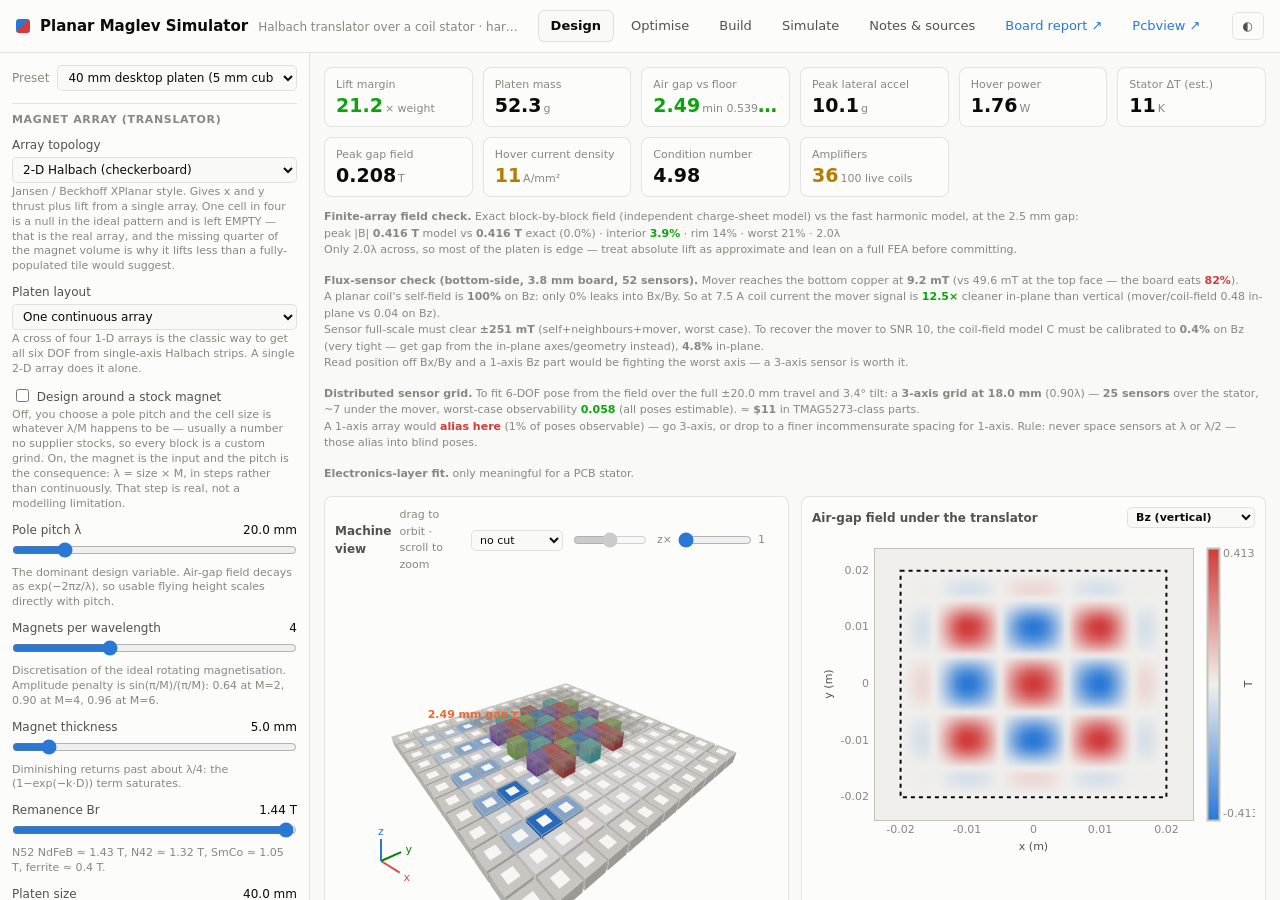
==== commit 3862203d: "Drop the boardvis Board view tab; the simulator's tabs are back to five, with Board report and Pcbvi" ====
--- a/index.html
+++ b/index.html
@@ -20,7 +20,6 @@
     <button data-tab="optimise">Optimise</button>
     <button data-tab="build">Build</button>
     <button data-tab="simulate">Simulate</button>
-    <button data-tab="board" title="The amzhex 1/4&quot; board as boardvis documents it for assembly: parts, pin-1 callouts, and the interview still owed">Board view</button>
     <button data-tab="about">Notes &amp; sources</button>
     <!-- Not a tab: the routed-board documentation is a separate served page, and
          #tabs' handler keys on button[data-tab], so an anchor here is inert to it. -->
@@ -289,29 +288,6 @@
     </section>
 
     <!-- ============================ ABOUT ============================= -->
-    <!-- ============================ BOARD VIEW ========================== -->
-    <!-- Static pages rendered by route/boardvis.sh (boardvis on the IPC-2581
-         export of the routed board), so the tab works from GitHub Pages where
-         nothing runs. The live, interactive boardvis is offered only when this
-         page is itself served from the machine that runs it. -->
-    <section class="tabpane" id="pane-board">
-      <figure class="card">
-        <figcaption>Assembly view <span class="hint" id="bvHint"></span>
-          <span class="viewctl">
-            <label>side
-              <select id="bvSide"><option value="bottom">bottom (parts)</option><option value="top">top (coils)</option></select>
-            </label>
-            <label>callouts
-              <select id="bvCallouts"><option value="grouped">pin 1, grouped</option><option value="none">none</option></select>
-            </label>
-            <a id="bvOpen" href="route/boardvis/bottom_grouped.svg" target="_blank" rel="noopener" title="The page on its own, at full size">open SVG &#8599;</a>
-          </span>
-        </figcaption>
-        <div class="bv-page"><img id="bvPage" alt="boardvis render of the board"></div>
-      </figure>
-      <div class="card" id="bvChecks"></div>
-    </section>
-
     <section class="tabpane" id="pane-about">
       <div class="card prose" id="aboutBody"></div>
     </section>
--- a/css/style.css
+++ b/css/style.css
@@ -308,20 +308,7 @@
 .viewctl input[type="range"] { width: 74px; accent-color: var(--accent); }
 .viewctl output { font-variant-numeric: tabular-nums; font-size: 11px; min-width: 20px; }
 .viewctl select { margin-left: 0; }
-.viewctl a { font-size: 11px; color: var(--accent); text-decoration: none; }
-
-/* Board view: the boardvis page is dark-on-dark copper art, so it gets its own
-   plate in both themes rather than the card's paper. */
-.bv-page { background: #121a16; border-radius: 6px; padding: 6px; }
-.bv-page img { display: block; width: 100%; height: auto; }
-.bv-table { width: 100%; border-collapse: collapse; font-size: 12px; }
-.bv-table th, .bv-table td { text-align: left; padding: 4px 6px; border-bottom: 1px solid var(--border); vertical-align: top; }
-.bv-table th { color: var(--muted); font-weight: 600; }
-.bv-table td.n { text-align: right; font-variant-numeric: tabular-nums; }
-.bv-lvl { display: inline-block; min-width: 3.2em; font-size: 10px; font-weight: 700; text-transform: uppercase; }
-.bv-lvl.error { color: var(--crit); }
-.bv-lvl.warn { color: var(--warn); }
-.bv-lvl.info { color: var(--muted); }
+
 
 /* ---------- narrow screens ---------------------------------------------
    A phone cannot afford a permanent 310 px column of sliders next to a chart:
